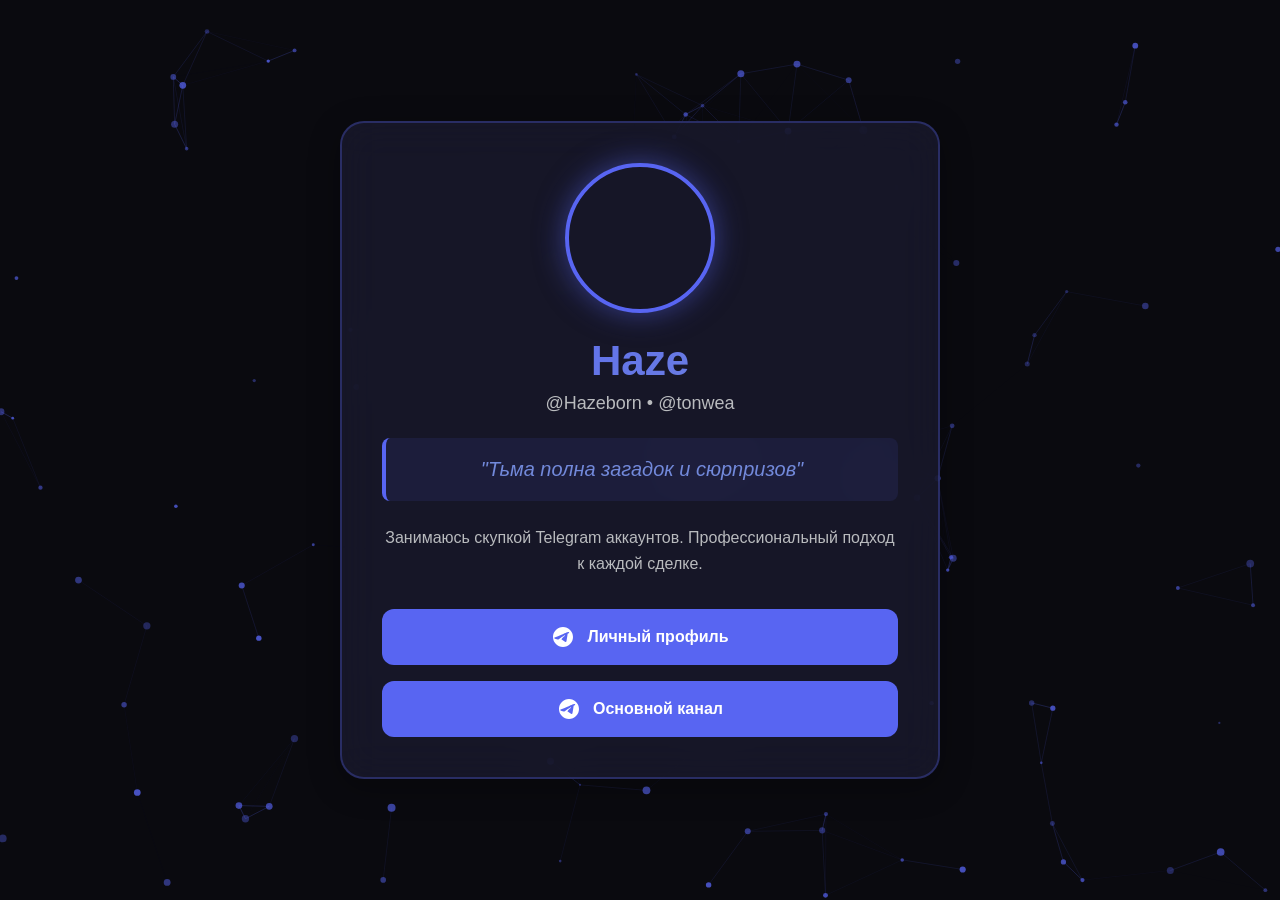
==== index.html @ 4f53380d "Add files via upload" ====
<!DOCTYPE html>
<html lang="ru">
<head>
    <meta charset="UTF-8">
    <meta name="viewport" content="width=device-width, initial-scale=1.0, maximum-scale=1.0, user-scalable=no">
    <meta name="description" content="Haze - Профессиональная скупка Telegram аккаунтов">
    <title>Haze - Portfolio</title>
    <link rel="stylesheet" href="style.css">
</head>
<body>
    <canvas id="particles"></canvas>

    <div class="container">
        <div class="profile-card">
            <div class="avatar-wrapper">
                <video class="avatar-video" autoplay loop muted playsinline>
                    <source src="photo_2026-01-22_23-53-01.mp4" type="video/mp4">
                </video>
            </div>
            
            <h1 class="name">Haze</h1>
            <p class="username">@Hazeborn • @tonwea</p>
            
            <div class="quote">
                <p>"Тьма полна загадок и сюрпризов"</p>
            </div>
            
            <div class="bio">
                <p>Занимаюсь скупкой Telegram аккаунтов. Профессиональный подход к каждой сделке.</p>
            </div>
            
            <div class="social-links">
                <a href="https://t.me/Hazeborn" target="_blank" class="social-btn telegram">
                    <svg viewBox="0 0 24 24" width="24" height="24">
                        <path fill="currentColor" d="M12 2C6.48 2 2 6.48 2 12s4.48 10 10 10 10-4.48 10-10S17.52 2 12 2zm4.64 6.8c-.15 1.58-.8 5.42-1.13 7.19-.14.75-.42 1-.68 1.03-.58.05-1.02-.38-1.58-.75-.88-.58-1.38-.94-2.23-1.5-.99-.65-.35-1.01.22-1.59.15-.15 2.71-2.48 2.76-2.69.01-.03.01-.14-.07-.2-.08-.06-.19-.04-.27-.02-.12.02-1.96 1.25-5.54 3.67-.52.36-.99.53-1.42.52-.47-.01-1.37-.26-2.03-.48-.82-.27-1.47-.42-1.42-.88.03-.24.37-.48 1.02-.73 3.99-1.73 6.66-2.87 8-3.43 3.81-1.59 4.6-1.87 5.12-1.88.11 0 .37.03.54.17.14.11.18.26.2.37.01.08.03.29.01.45z"/>
                    </svg>
                    <span>Личный профиль</span>
                </a>
                
                <a href="https://t.me/+zjlujz_GhvgyODVi" target="_blank" class="social-btn telegram">
                    <svg viewBox="0 0 24 24" width="24" height="24">
                        <path fill="currentColor" d="M12 2C6.48 2 2 6.48 2 12s4.48 10 10 10 10-4.48 10-10S17.52 2 12 2zm4.64 6.8c-.15 1.58-.8 5.42-1.13 7.19-.14.75-.42 1-.68 1.03-.58.05-1.02-.38-1.58-.75-.88-.58-1.38-.94-2.23-1.5-.99-.65-.35-1.01.22-1.59.15-.15 2.71-2.48 2.76-2.69.01-.03.01-.14-.07-.2-.08-.06-.19-.04-.27-.02-.12.02-1.96 1.25-5.54 3.67-.52.36-.99.53-1.42.52-.47-.01-1.37-.26-2.03-.48-.82-.27-1.47-.42-1.42-.88.03-.24.37-.48 1.02-.73 3.99-1.73 6.66-2.87 8-3.43 3.81-1.59 4.6-1.87 5.12-1.88.11 0 .37.03.54.17.14.11.18.26.2.37.01.08.03.29.01.45z"/>
                    </svg>
                    <span>Основной канал</span>
                </a>
            </div>
        </div>
    </div>

    <script src="script.js"></script>
</body>
</html>
---- style.css ----
* {
    margin: 0;
    padding: 0;
    box-sizing: border-box;
}

:root {
    --bg-primary: #0a0a0f;
    --bg-secondary: #1a1a2e;
    --accent-primary: #5865F2;
    --accent-secondary: #7289DA;
    --accent-glow: rgba(88, 101, 242, 0.5);
    --text-primary: #ffffff;
    --text-secondary: #b9bbbe;
    --card-bg: rgba(26, 26, 46, 0.8);
    --card-border: rgba(88, 101, 242, 0.3);
}

body {
    font-family: 'Segoe UI', Tahoma, Geneva, Verdana, sans-serif;
    background: var(--bg-primary);
    color: var(--text-primary);
    overflow-x: hidden;
    min-height: 100vh;
    position: relative;
}

#particles {
    position: fixed;
    top: 0;
    left: 0;
    width: 100%;
    height: 100%;
    z-index: 0;
    pointer-events: none;
}

.container {
    position: relative;
    z-index: 1;
    min-height: 100vh;
    display: flex;
    justify-content: center;
    align-items: center;
    padding: 40px 20px;
}

.profile-card {
    background: var(--card-bg);
    border: 2px solid var(--card-border);
    border-radius: 24px;
    padding: 40px;
    max-width: 600px;
    width: 100%;
    backdrop-filter: blur(20px);
    box-shadow: 0 8px 32px rgba(0, 0, 0, 0.3);
    animation: fadeInUp 0.8s ease;
}

@keyframes fadeInUp {
    from {
        opacity: 0;
        transform: translateY(30px);
    }
    to {
        opacity: 1;
        transform: translateY(0);
    }
}

.avatar-wrapper {
    display: flex;
    justify-content: center;
    margin-bottom: 24px;
}

.avatar-video {
    width: 150px;
    height: 150px;
    border-radius: 50%;
    object-fit: cover;
    border: 4px solid var(--accent-primary);
    box-shadow: 0 0 30px var(--accent-glow);
    animation: pulse 2s ease-in-out infinite;
}

@keyframes pulse {
    0%, 100% {
        box-shadow: 0 0 30px var(--accent-glow);
    }
    50% {
        box-shadow: 0 0 50px var(--accent-glow);
    }
}

.name {
    text-align: center;
    font-size: 42px;
    font-weight: 700;
    margin-bottom: 8px;
    background: linear-gradient(135deg, var(--accent-primary), var(--accent-secondary));
    -webkit-background-clip: text;
    -webkit-text-fill-color: transparent;
    background-clip: text;
}

.username {
    text-align: center;
    color: var(--text-secondary);
    font-size: 18px;
    margin-bottom: 24px;
}

.quote {
    text-align: center;
    font-style: italic;
    font-size: 20px;
    color: var(--accent-secondary);
    margin-bottom: 24px;
    padding: 20px;
    border-left: 4px solid var(--accent-primary);
    background: rgba(88, 101, 242, 0.1);
    border-radius: 8px;
}

.bio {
    text-align: center;
    color: var(--text-secondary);
    font-size: 16px;
    line-height: 1.6;
    margin-bottom: 32px;
}

.social-links {
    display: flex;
    flex-direction: column;
    gap: 16px;
}

.social-btn {
    display: flex;
    align-items: center;
    justify-content: center;
    gap: 12px;
    padding: 16px 24px;
    min-height: 56px;
    background: var(--accent-primary);
    color: white;
    text-decoration: none;
    border-radius: 12px;
    font-weight: 600;
    font-size: 16px;
    transition: all 0.3s ease;
    position: relative;
    overflow: hidden;
}

.social-btn::before {
    content: '';
    position: absolute;
    top: 50%;
    left: 50%;
    width: 0;
    height: 0;
    border-radius: 50%;
    background: rgba(255, 255, 255, 0.2);
    transform: translate(-50%, -50%);
    transition: width 0.6s, height 0.6s;
}

.social-btn:hover::before {
    width: 300px;
    height: 300px;
}

.social-btn:hover {
    transform: translateY(-4px);
    box-shadow: 0 8px 24px var(--accent-glow);
}

.social-btn svg {
    position: relative;
    z-index: 1;
    flex-shrink: 0;
}

.social-btn span {
    position: relative;
    z-index: 1;
}

/* Mobile optimization */
@media (max-width: 480px) {
    .container {
        padding: 20px 16px;
    }
    
    .profile-card {
        padding: 24px 20px;
        border-radius: 20px;
    }
    
    .avatar-video {
        width: 100px;
        height: 100px;
        border-width: 3px;
    }
    
    .name {
        font-size: 28px;
    }
    
    .username {
        font-size: 14px;
        margin-bottom: 20px;
    }
    
    .quote {
        font-size: 15px;
        padding: 16px;
        margin-bottom: 20px;
    }
    
    .bio {
        font-size: 14px;
        margin-bottom: 24px;
    }
    
    .social-links {
        gap: 12px;
    }
    
    .social-btn {
        padding: 14px 20px;
        min-height: 52px;
        font-size: 15px;
    }
}

@media (min-width: 481px) and (max-width: 768px) {
    .container {
        padding: 30px 20px;
    }
    
    .profile-card {
        padding: 32px 24px;
    }
    
    .avatar-video {
        width: 120px;
        height: 120px;
    }
    
    .name {
        font-size: 36px;
    }
    
    .username {
        font-size: 16px;
    }
    
    .quote {
        font-size: 18px;
        padding: 18px;
    }
    
    .bio {
        font-size: 15px;
    }
    
    .social-btn {
        min-height: 54px;
    }
}
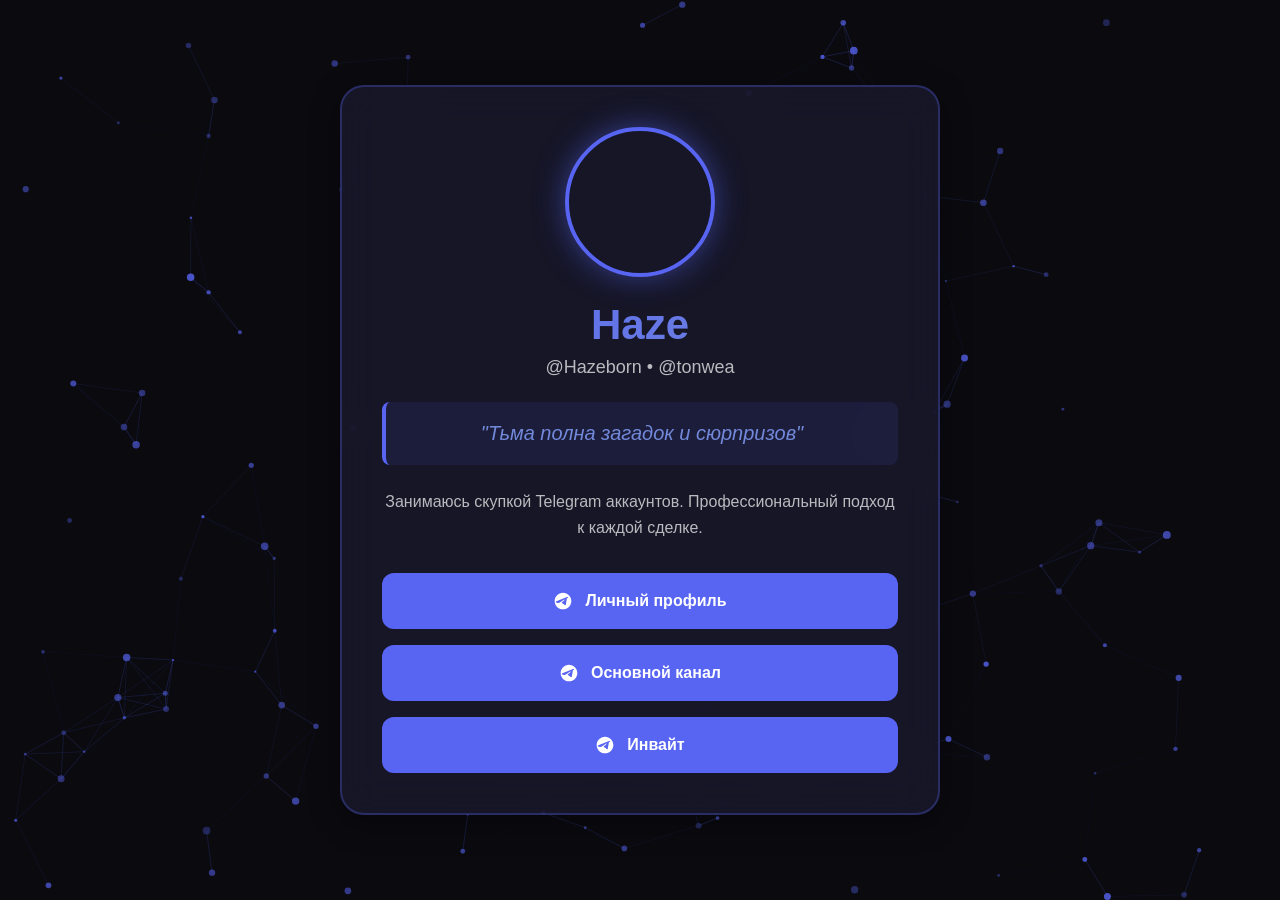
==== commit c2ed48a7: "Add files via upload" ====
--- a/index.html
+++ b/index.html
@@ -5,6 +5,25 @@
     <meta name="viewport" content="width=device-width, initial-scale=1.0, maximum-scale=1.0, user-scalable=no">
     <meta name="description" content="Haze - Профессиональная скупка Telegram аккаунтов">
     <title>Haze - Portfolio</title>
+    
+    <!-- Favicon -->
+    <link rel="icon" type="image/svg+xml" href="favicon.svg">
+    
+    <!-- Open Graph / Social Media Preview -->
+    <meta property="og:type" content="website">
+    <meta property="og:url" content="https://haze.pages.dev/">
+    <meta property="og:title" content="Haze - Portfolio">
+    <meta property="og:description" content="Тьма полна загадок и сюрпризов. Профессиональная скупка Telegram аккаунтов.">
+    <meta property="og:image" content="https://haze.pages.dev/og-image.png">
+    <meta property="og:image:width" content="1200">
+    <meta property="og:image:height" content="630">
+    
+    <!-- Twitter Card -->
+    <meta name="twitter:card" content="summary_large_image">
+    <meta name="twitter:title" content="Haze - Portfolio">
+    <meta name="twitter:description" content="Тьма полна загадок и сюрпризов. Профессиональная скупка Telegram аккаунтов.">
+    <meta name="twitter:image" content="https://haze.pages.dev/og-image.png">
+    
     <link rel="stylesheet" href="style.css">
 </head>
 <body>
@@ -13,7 +32,7 @@
     <div class="container">
         <div class="profile-card">
             <div class="avatar-wrapper">
-                <video class="avatar-video" autoplay loop muted playsinline>
+                <video class="avatar-video" autoplay loop muted playsinline loading="lazy" preload="none">
                     <source src="photo_2026-01-22_23-53-01.mp4" type="video/mp4">
                 </video>
             </div>
@@ -31,17 +50,24 @@
             
             <div class="social-links">
                 <a href="https://t.me/Hazeborn" target="_blank" class="social-btn telegram">
-                    <svg viewBox="0 0 24 24" width="24" height="24">
+                    <svg viewBox="0 0 24 24" width="20" height="20">
                         <path fill="currentColor" d="M12 2C6.48 2 2 6.48 2 12s4.48 10 10 10 10-4.48 10-10S17.52 2 12 2zm4.64 6.8c-.15 1.58-.8 5.42-1.13 7.19-.14.75-.42 1-.68 1.03-.58.05-1.02-.38-1.58-.75-.88-.58-1.38-.94-2.23-1.5-.99-.65-.35-1.01.22-1.59.15-.15 2.71-2.48 2.76-2.69.01-.03.01-.14-.07-.2-.08-.06-.19-.04-.27-.02-.12.02-1.96 1.25-5.54 3.67-.52.36-.99.53-1.42.52-.47-.01-1.37-.26-2.03-.48-.82-.27-1.47-.42-1.42-.88.03-.24.37-.48 1.02-.73 3.99-1.73 6.66-2.87 8-3.43 3.81-1.59 4.6-1.87 5.12-1.88.11 0 .37.03.54.17.14.11.18.26.2.37.01.08.03.29.01.45z"/>
                     </svg>
                     <span>Личный профиль</span>
                 </a>
                 
                 <a href="https://t.me/+zjlujz_GhvgyODVi" target="_blank" class="social-btn telegram">
-                    <svg viewBox="0 0 24 24" width="24" height="24">
+                    <svg viewBox="0 0 24 24" width="20" height="20">
                         <path fill="currentColor" d="M12 2C6.48 2 2 6.48 2 12s4.48 10 10 10 10-4.48 10-10S17.52 2 12 2zm4.64 6.8c-.15 1.58-.8 5.42-1.13 7.19-.14.75-.42 1-.68 1.03-.58.05-1.02-.38-1.58-.75-.88-.58-1.38-.94-2.23-1.5-.99-.65-.35-1.01.22-1.59.15-.15 2.71-2.48 2.76-2.69.01-.03.01-.14-.07-.2-.08-.06-.19-.04-.27-.02-.12.02-1.96 1.25-5.54 3.67-.52.36-.99.53-1.42.52-.47-.01-1.37-.26-2.03-.48-.82-.27-1.47-.42-1.42-.88.03-.24.37-.48 1.02-.73 3.99-1.73 6.66-2.87 8-3.43 3.81-1.59 4.6-1.87 5.12-1.88.11 0 .37.03.54.17.14.11.18.26.2.37.01.08.03.29.01.45z"/>
                     </svg>
                     <span>Основной канал</span>
+                </a>
+                
+                <a href="https://t.me/+kSrznJkY7ShiNzFi" target="_blank" class="social-btn telegram invite">
+                    <svg viewBox="0 0 24 24" width="20" height="20">
+                        <path fill="currentColor" d="M12 2C6.48 2 2 6.48 2 12s4.48 10 10 10 10-4.48 10-10S17.52 2 12 2zm4.64 6.8c-.15 1.58-.8 5.42-1.13 7.19-.14.75-.42 1-.68 1.03-.58.05-1.02-.38-1.58-.75-.88-.58-1.38-.94-2.23-1.5-.99-.65-.35-1.01.22-1.59.15-.15 2.71-2.48 2.76-2.69.01-.03.01-.14-.07-.2-.08-.06-.19-.04-.27-.02-.12.02-1.96 1.25-5.54 3.67-.52.36-.99.53-1.42.52-.47-.01-1.37-.26-2.03-.48-.82-.27-1.47-.42-1.42-.88.03-.24.37-.48 1.02-.73 3.99-1.73 6.66-2.87 8-3.43 3.81-1.59 4.6-1.87 5.12-1.88.11 0 .37.03.54.17.14.11.18.26.2.37.01.08.03.29.01.45z"/>
+                    </svg>
+                    <span>Инвайт</span>
                 </a>
             </div>
         </div>
